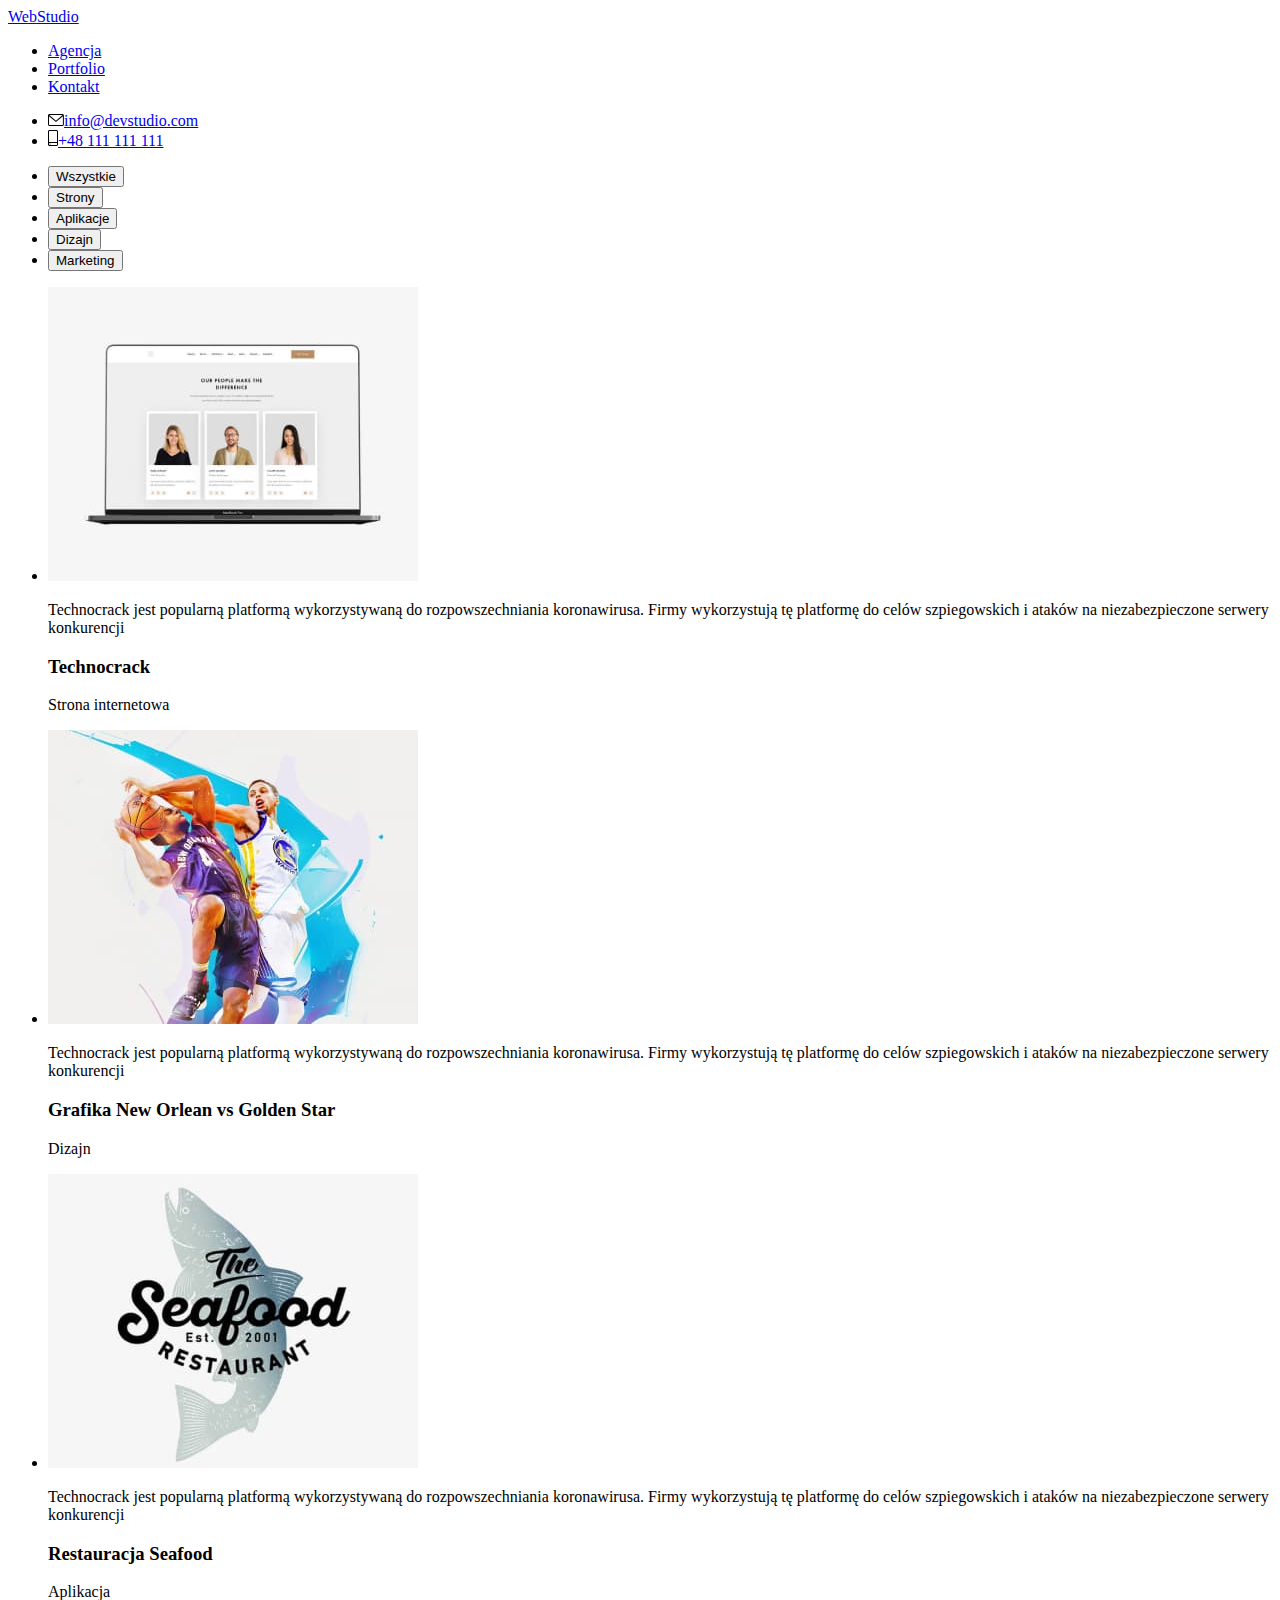
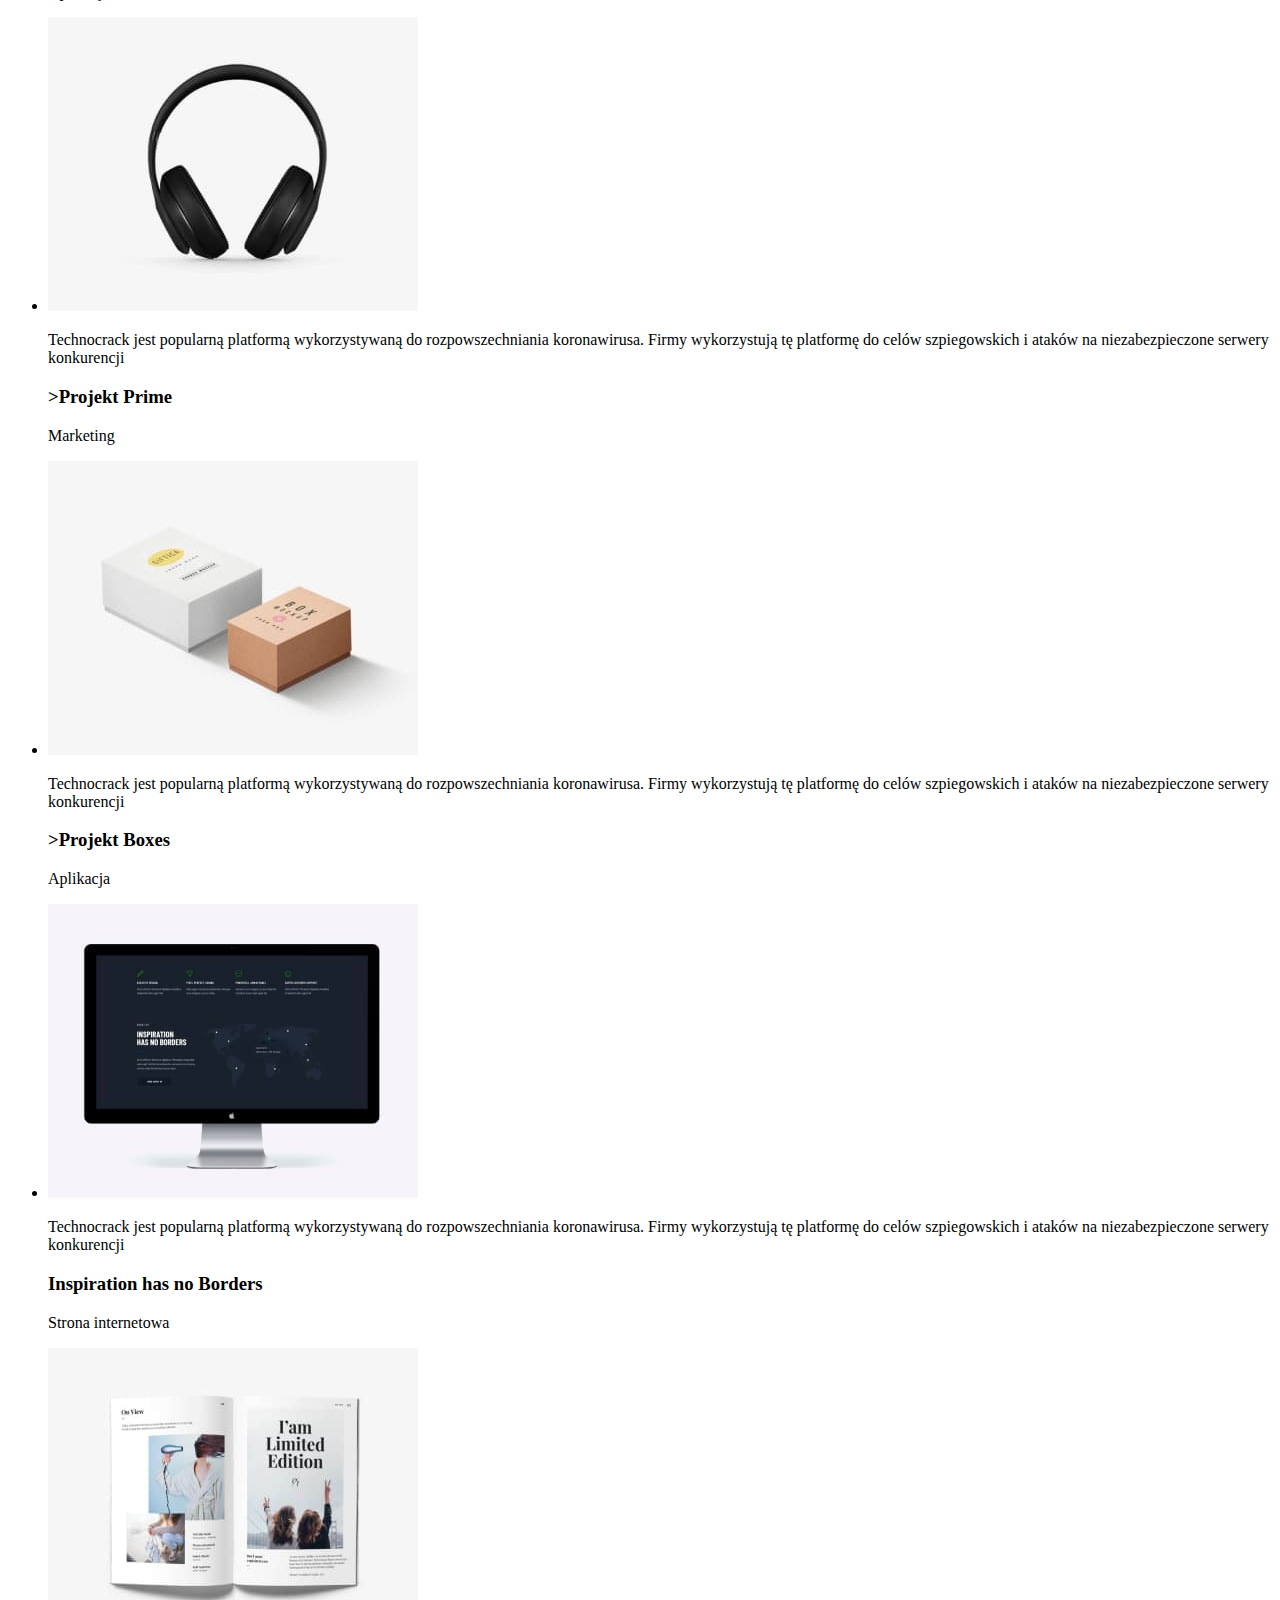
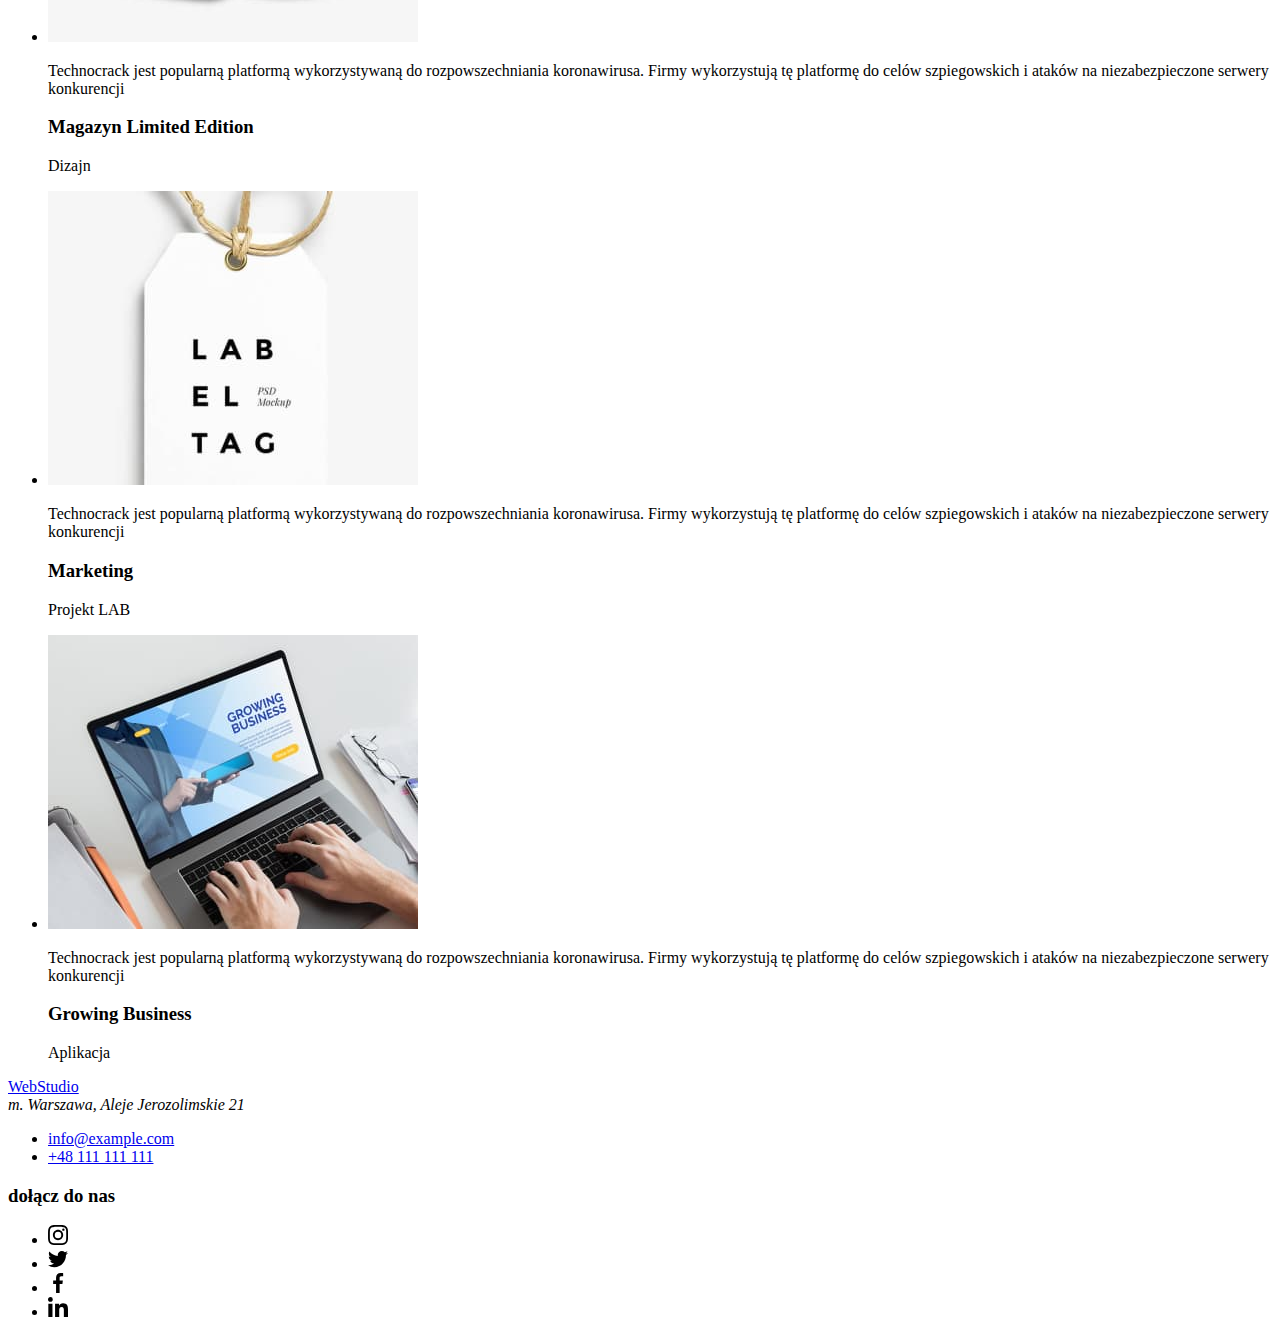
==== portfolio.html @ 1b4c1508 "odded folders" ====
<!DOCTYPE html>
<html lang="en">
  <head>
    <meta charset="UTF-8" />
    <meta http-equiv="X-UA-Compatible" content="IE=edge" />
    <meta name="viewport" content="width=device-width, initial-scale=1.0" />
    <title>Portfolio</title>
    <link
      rel="stylesheet"
      href="https://cdnjs.cloudflare.com/ajax/libs/modern-normalize/2.0.0/modern-normalize.min.css"
      integrity="sha512-4xo8blKMVCiXpTaLzQSLSw3KFOVPWhm/TRtuPVc4WG6kUgjH6J03IBuG7JZPkcWMxJ5huwaBpOpnwYElP/m6wg=="
      crossorigin="anonymous"
      referrerpolicy="no-referrer"
    />
    <link rel="stylesheet" href="./css/styles.css" />

    <link
      href="https://fonts.googleapis.com/css2?family=Raleway:wght@700&family=Roboto:wght@400;500;700;900&display=swap"
      rel="stylesheet"
    />
  </head>
  <body>
    <header>
      <div class ="header cointainer">
        <div class="header-left-side">
          <a class="logo" href="/"><span class="logo-accent">Web</span>Studio</a>
          <nav>
            <ul class="nav-links">
              <li><a class="nav-links-link" href="./index.html">Agencja</a>
            </li>
              <li><a class="is-active nav-links-link" href="./portfolio.html">Portfolio</a></li>
              <li><a class="nav-links-link" href="#kontakt">Kontakt</a></li>
            </ul>
          </nav>
        </div>
        <ul class="contact-links">
            <li>
              <a class="contact-link" href="mailto:info@devstudio.com">
                <svg class="contacts-icons" width="16" height="12">
                  <use href="./images/icon.svg#icon-envelope"></use>
              </svg><span>info@devstudio.com</span></a>
            </li>
            <li>
              <a class="contact-link" href="tel:+48111111111">
                <svg class="contacts-icons" width="10" height="16">
                  <use href="./images/icon.svg#icon-smartphone"></use>
                </svg><span>+48 111 111 111</span></a>
          </li>
        </ul>
      </div>
  </header>
      <main>
      <div class="cointainer portfolio-cointainer">
        <ul class="portfolio-buttons">
          <li>
            <button class="portfolio-buttons-list" type="button">
              Wszystkie
            </button>
          </li>
          <li>
            <button class="portfolio-buttons-list" type="button">Strony</button>
          </li>
          <li>
            <button class="portfolio-buttons-list" type="button">
              Aplikacje
            </button>
          </li>
          <li>
            <button class="portfolio-buttons-list" type="button">Dizajn</button>
          </li>
          <li>
            <button class="portfolio-buttons-list" type="button">
              Marketing
            </button>
          </li>
        </ul>
        <ul class="portfolio-offer-list">
          <li>
            <div class="portfolio-figure">
              <div class="portfolio-img">
              <img 
                src="images/technocrack-website-displayed-on-the-laptop.jpg"
                alt="technocrack website shown on the laptop"
                width="370"
                height="294">
                <div class="portfolio-overlay">
                  <p>
                    Technocrack jest popularną platformą wykorzystywaną do rozpowszechniania koronawirusa. Firmy wykorzystują tę platformę do celów szpiegowskich i ataków na niezabezpieczone serwery konkurencji
                  </p>
                </div>
              </div>
                <h3 class="portfolio-offer-list-header">Technocrack</h3>
                <p class="portfolio-offer-list-text">Strona internetowa</p>
            <div>
          </li>
          <li>
            <div class="portfolio-figure">
              <div class="portfolio-img">
              <img 
                src="images/new-orlean-vs-golden-star.jpg"
                alt="New Orleans
              and Golden Star basketball games"
                width="370"
                height="294"/>
                <div class="portfolio-overlay">
                  <p>
                    Technocrack jest popularną platformą wykorzystywaną do rozpowszechniania koronawirusa. Firmy wykorzystują tę platformę do celów szpiegowskich i ataków na niezabezpieczone serwery konkurencji
                  </p>
                </div>
              </div>
                <h3 class="portfolio-offer-list-header">
                  Grafika New Orlean vs Golden Star
                </h3>
                <p class="portfolio-offer-list-text">Dizajn</p>
            </div>
          </li>
          <li>
            <div class="portfolio-figure">
              <div class="portfolio-img">
              <img 
                src="images/seafood-restaurant-application-avatar.jpg"
                alt="logotype of seafood restaurant with whale in the background"
                width="370"
                height="294"/>
                <div class="portfolio-overlay">
                  <p>
                    Technocrack jest popularną platformą wykorzystywaną do rozpowszechniania koronawirusa. Firmy wykorzystują tę platformę do celów szpiegowskich i ataków na niezabezpieczone serwery konkurencji
                  </p>
                </div>
              </div>
                <h3 class="portfolio-offer-list-header">Restauracja Seafood</h3>
                <p class="portfolio-offer-list-text">Aplikacja</p>
                </div>
          </li>
          <li>
            <div class="portfolio-figure">
              <div class="portfolio-img">
              <img 
                src="images/prime-project-headphones.jpg"
                alt="black headphones"
                width="370"
                height="294"/>
                <div class="portfolio-overlay">
                  <p>
                    Technocrack jest popularną platformą wykorzystywaną do rozpowszechniania koronawirusa. Firmy wykorzystują tę platformę do celów szpiegowskich i ataków na niezabezpieczone serwery konkurencji
                  </p>
                </div>
              </div>
              <h3 class="portfolio-offer-list-header">>Projekt Prime</h3>
              <p class="portfolio-offer-list-text">Marketing</p>
            <div>
          </li>
          <li>
            <div class="portfolio-figure">
              <div class="portfolio-img">
              <img 
                src="images/boxes-project.jpg"
                alt="two white and brown boxes"
                width="370"
                height="294"/>
                <div class="portfolio-overlay">
                  <p>
                    Technocrack jest popularną platformą wykorzystywaną do rozpowszechniania koronawirusa. Firmy wykorzystują tę platformę do celów szpiegowskich i ataków na niezabezpieczone serwery konkurencji
                  </p>
                </div>
              </div>
                <h3 class="portfolio-offer-list-header">>Projekt Boxes</h3>
                <p class="portfolio-offer-list-text">Aplikacja</p>
            </div>
          </li>
          <li>
            <div class="portfolio-figure">
              <div class="portfolio-img">
              <img 
                src="images/inspiration-has-no-borders-website-displayed-on-monitor.jpg"
                alt="website displayed on the black monitor"
                width="370"
                height="294"/>
              <div class="portfolio-overlay">
                <p>
                  Technocrack jest popularną platformą wykorzystywaną do rozpowszechniania koronawirusa. Firmy wykorzystują tę platformę do celów szpiegowskich i ataków na niezabezpieczone serwery konkurencji
                </p>
              </div>
            </div>
                <h3 class="portfolio-offer-list-header">
                  Inspiration has no Borders
                </h3>
                <p class="portfolio-offer-list-text">Strona internetowa</p>
            </div>
          </li>
          <li>
            <div class="portfolio-figure">
              <div class="portfolio-img">
              <img 
                src="images/limited-edition-magazine.jpg"
                alt="open colorful magazine with pictures and text"
                width="370"
                height="294"/>
                <div class="portfolio-overlay">
                  <p>
                    Technocrack jest popularną platformą wykorzystywaną do rozpowszechniania koronawirusa. Firmy wykorzystują tę platformę do celów szpiegowskich i ataków na niezabezpieczone serwery konkurencji
                  </p>
                </div>
              </div>
                <h3 class="portfolio-offer-list-header">
                  Magazyn Limited Edition
                </h3>
                <p class="portfolio-offer-list-text">Dizajn</p>
            </div>
          </li>
          <li>
            <div class="portfolio-figure">
              <div class="portfolio-img">
              <img 
                src="images/marketing-project-label-tag.jpg"
                alt="white label with black marks and string"
                width="370"
                height="294"/>
                <div class="portfolio-overlay">
                  <p>
                    Technocrack jest popularną platformą wykorzystywaną do rozpowszechniania koronawirusa. Firmy wykorzystują tę platformę do celów szpiegowskich i ataków na niezabezpieczone serwery konkurencji
                  </p>
                </div>
              </div>
                <h3 class="portfolio-offer-list-header">Marketing</h3>
                <p class="portfolio-offer-list-text">Projekt LAB</p>
            </div>
          </li>
          <li>
            <div class="portfolio-figure">
              <div class="portfolio-img">
              <img 
                src="images/growing-business-aplication-on-laptop.jpg"
                alt="man wrighting on the laptop displayed an aplication about growing business"
                width="370"
                height="294"/>
                <div class="portfolio-overlay">
                  <p>
                    Technocrack jest popularną platformą wykorzystywaną do rozpowszechniania koronawirusa. Firmy wykorzystują tę platformę do celów szpiegowskich i ataków na niezabezpieczone serwery konkurencji
                  </p>
                </div>
              </div>
                <h3 class="portfolio-offer-list-header">Growing Business</h3>
                <p class="portfolio-offer-list-text">Aplikacja</p>
            </div>
          </li>
        </ul>
      </div>
    </main>
    <footer class="footer">
      <div class="cointainer footer-flex">
        <div class="footer-left-side">
          <div class="logo-margin">
          <a class="logo" href="/"
            ><span class="logo-accent">Web</span><span class="logo-footer">Studio</span></a
          ></div>
          <address class="address">m. Warszawa, Aleje Jerozolimskie 21</address>
          <ul class="footer-point">
            <li class="mail-link-footer">
              <a class="footer-links" href="mailto:info@example.com"
                >info@example.com</a>
            </li>
            <li>
              <a class="footer-links" href="tel:+48111111111">+48 111 111 111</a>
            </li>
          </ul>
        </div>
        <div>
          <h3 class="footer-right-header">dołącz do nas</h3>
          <ul class="footer-icons-list">
            <li>
              <a class="footer-social-media-icon-link" href="https://www.instagram.com/">
                <svg class="footer-social-media-icon" width="20" height="20">
                  <use href="./images/icon.svg#icon-instagram-2"></use></svg>
              </a>
            </li>
            <li>
              <a class="footer-social-media-icon-link" href="https://twitter.com/">
                <svg class="footer-social-media-icon" width="20" height="20" >
                  <use href="./images/icon.svg#icon-twitter-1"></use>
                </svg>
              </a>
            </li>
            <li>
              <a class="footer-social-media-icon-link" href="https://www.facebook.com/">
                <svg class="footer-social-media-icon" width="20" height="20" >
                  <use href="./images/icon.svg#icon-facebook-1"></use>
                </svg>
              </a>
              </li>
              <li>
                <a class="footer-social-media-icon-link" href="https://www.linkedin.com/">
                  <svg class="footer-social-media-icon" width="20" height="20" >
                    <use href="./images/icon.svg#icon-linkedin-1"></use>
                  </svg>
                </a>
              </li>
            </ul>
          </div>
      </div>
    </footer>
    </div>
  </body>
</html>
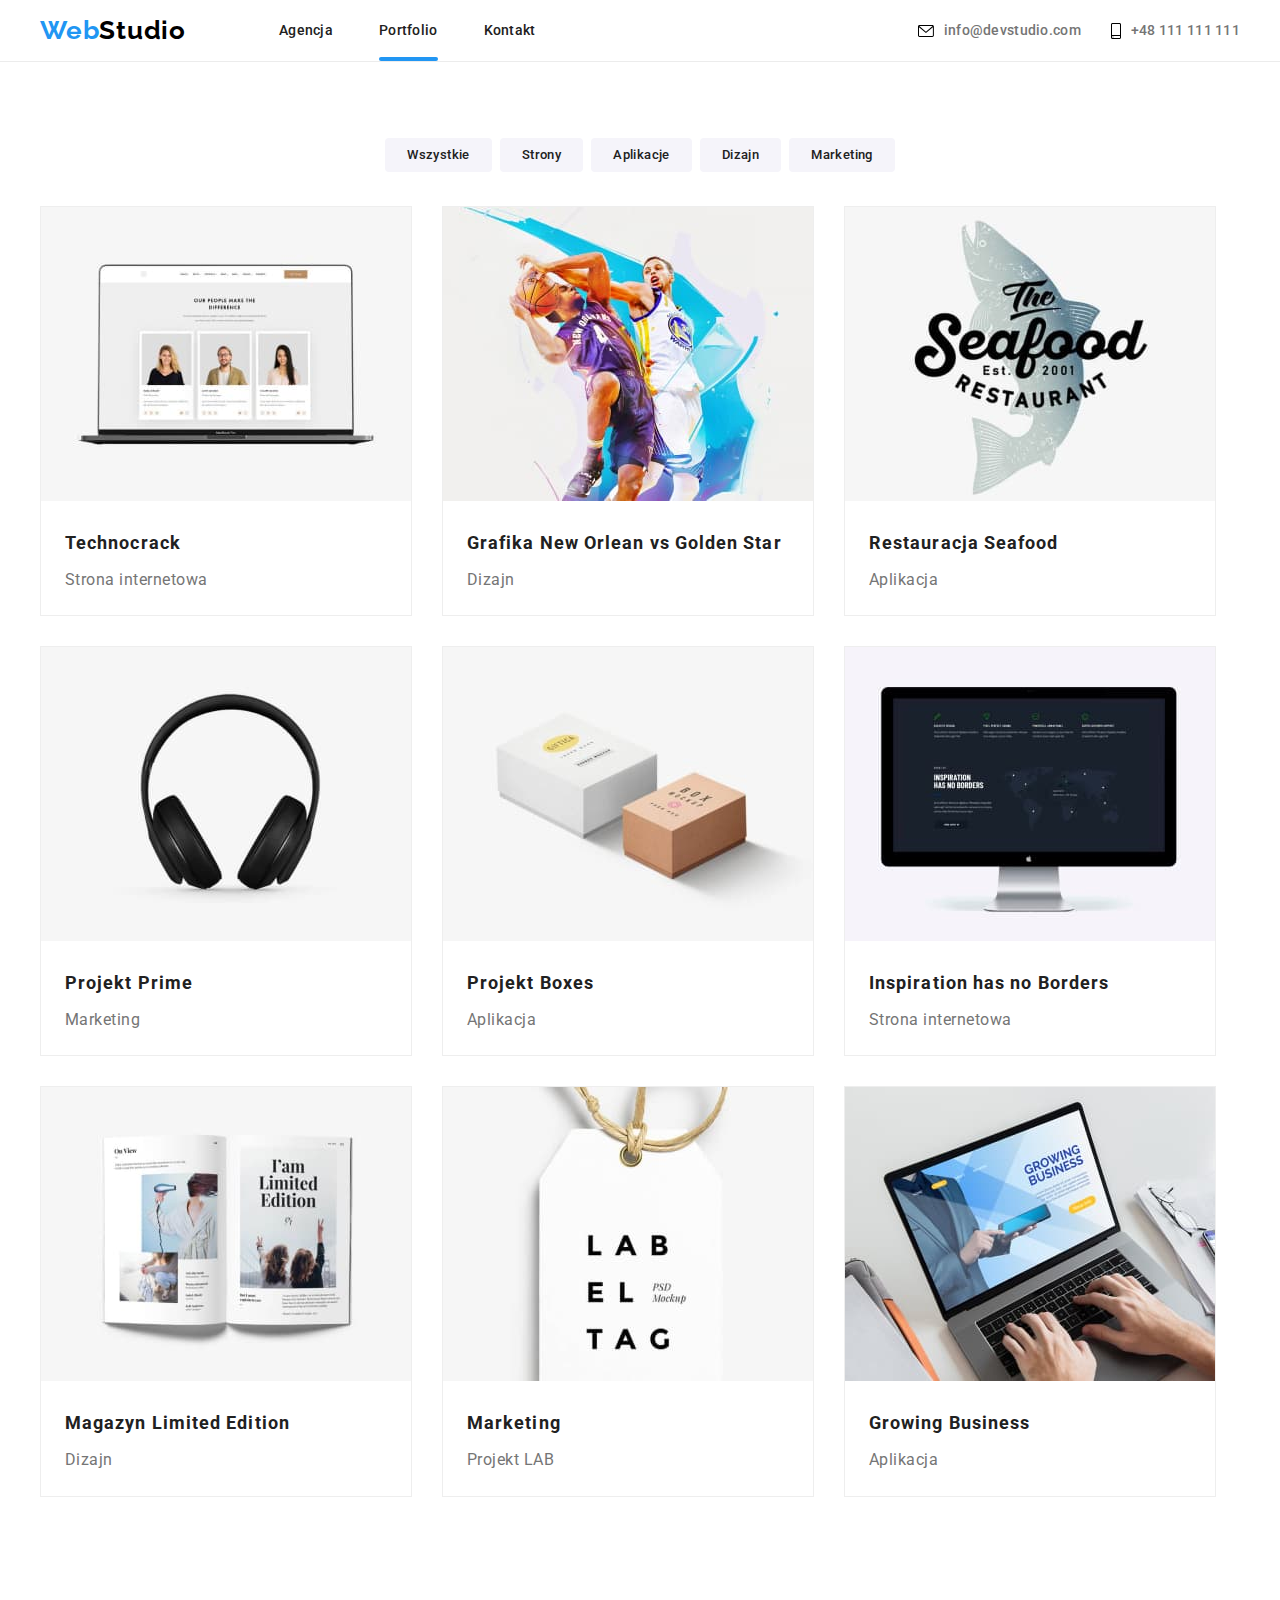
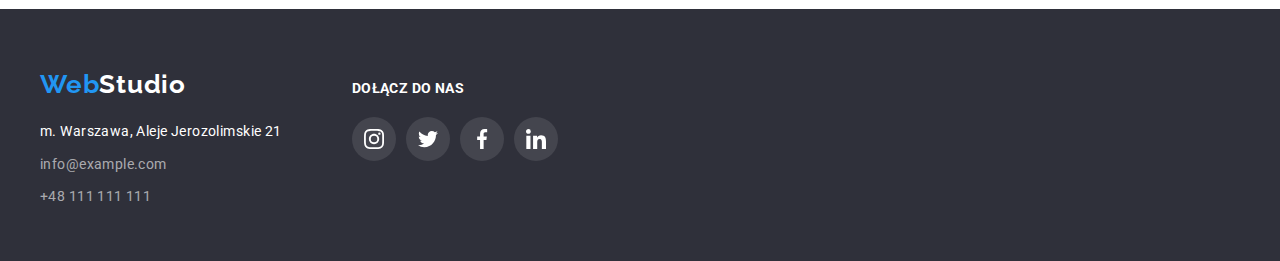
==== commit ac912e49: "copyied files update" ====
--- a/portfolio.html
+++ b/portfolio.html
@@ -12,8 +12,10 @@
       crossorigin="anonymous"
       referrerpolicy="no-referrer"
     />
+
     <link rel="stylesheet" href="./css/styles.css" />
-
+    <link rel="preconnect" href="https://fonts.googleapis.com" />
+    <link rel="preconnect" href="https://fonts.gstatic.com" crossorigin />
     <link
       href="https://fonts.googleapis.com/css2?family=Raleway:wght@700&family=Roboto:wght@400;500;700;900&display=swap"
       rel="stylesheet"
@@ -37,13 +39,13 @@
             <li>
               <a class="contact-link" href="mailto:info@devstudio.com">
                 <svg class="contacts-icons" width="16" height="12">
-                  <use href="./images/icon.svg#icon-envelope"></use>
+                  <use href="./images/icons.svg#icon-envelope"></use>
               </svg><span>info@devstudio.com</span></a>
             </li>
             <li>
               <a class="contact-link" href="tel:+48111111111">
                 <svg class="contacts-icons" width="10" height="16">
-                  <use href="./images/icon.svg#icon-smartphone"></use>
+                  <use href="./images/icons.svg#icon-smartphone"></use>
                 </svg><span>+48 111 111 111</span></a>
           </li>
         </ul>
@@ -146,7 +148,7 @@
                   </p>
                 </div>
               </div>
-              <h3 class="portfolio-offer-list-header">>Projekt Prime</h3>
+              <h3 class="portfolio-offer-list-header">Projekt Prime</h3>
               <p class="portfolio-offer-list-text">Marketing</p>
             <div>
           </li>
@@ -164,7 +166,7 @@
                   </p>
                 </div>
               </div>
-                <h3 class="portfolio-offer-list-header">>Projekt Boxes</h3>
+                <h3 class="portfolio-offer-list-header">Projekt Boxes</h3>
                 <p class="portfolio-offer-list-text">Aplikacja</p>
             </div>
           </li>
@@ -271,27 +273,27 @@
             <li>
               <a class="footer-social-media-icon-link" href="https://www.instagram.com/">
                 <svg class="footer-social-media-icon" width="20" height="20">
-                  <use href="./images/icon.svg#icon-instagram-2"></use></svg>
+                  <use href="./images/icons.svg#icon-instagram-2"></use></svg>
               </a>
             </li>
             <li>
               <a class="footer-social-media-icon-link" href="https://twitter.com/">
                 <svg class="footer-social-media-icon" width="20" height="20" >
-                  <use href="./images/icon.svg#icon-twitter-1"></use>
+                  <use href="./images/icons.svg#icon-twitter-1"></use>
                 </svg>
               </a>
             </li>
             <li>
               <a class="footer-social-media-icon-link" href="https://www.facebook.com/">
                 <svg class="footer-social-media-icon" width="20" height="20" >
-                  <use href="./images/icon.svg#icon-facebook-1"></use>
+                  <use href="./images/icons.svg#icon-facebook-1"></use>
                 </svg>
               </a>
               </li>
               <li>
                 <a class="footer-social-media-icon-link" href="https://www.linkedin.com/">
                   <svg class="footer-social-media-icon" width="20" height="20" >
-                    <use href="./images/icon.svg#icon-linkedin-1"></use>
+                    <use href="./images/icons.svg#icon-linkedin-1"></use>
                   </svg>
                 </a>
               </li>
--- a/css/styles.css
+++ b/css/styles.css
@@ -0,0 +1,706 @@
+*,
+*::before,
+*::after {
+  box-sizing: border-box;
+  padding: 0;
+  margin: 0;
+  }
+
+:root {
+  --brand-text-color: #212121;
+  --brand-accent-color: #2196f3;
+  --brand-background-color: #2f303a;
+}
+body {
+  max-width: 1600px;
+  font-family: "Roboto";
+  color: var(--brand-text-color);
+  background: #ffffff;
+  margin: 0 auto;
+}
+
+.cointainer {
+  width: 1200px;
+  margin: 0 auto;
+  }
+
+.section {
+  padding: 94px 15px;
+  }
+
+header {
+border-bottom: 1px solid #ececec;
+}
+
+.header {
+  display: flex;
+  justify-content: space-between;
+  align-items: center; 
+  padding-top: 15px;
+  padding-bottom: 15px;
+  gap: 371px;
+}
+
+.header-left-side {
+  display: flex;
+  align-items: center;
+  justify-content: flex-start;
+  gap: 93px;
+}
+
+.logo {
+  font-family: "Raleway";
+  color: #000000;
+  font-weight: 700;
+  font-size: 26px;
+  line-height: 1.2;
+  letter-spacing: 0.03em;
+  text-decoration: none;
+}
+
+.logo-accent {
+  color: var(--brand-accent-color);
+}
+.nav-links {
+  list-style: none;
+  display: flex;
+  justify-content: space-between;
+  gap: 46px;
+}
+
+.nav-links-link {
+  text-decoration: none;
+  font-weight: 500;
+  font-size: 14px;
+  line-height: 1.1;
+  letter-spacing: 0.02em;
+  color: var(--brand-text-color);
+  cursor: pointer;
+  display: block;
+  transition-property: color;
+  transition-duration: 250ms;
+  transition-timing-function: cubic-bezier(0.4, 0, 0.2, 1);
+}
+
+.is-active {
+  position: relative;
+  }
+
+.is-active::after {
+  position: absolute;
+  bottom: -23px;
+  display: block;
+  content: "";
+  background-color: var(--brand-accent-color);
+  border-radius: 2px;
+  width: 100%;
+  height: 4px;
+}
+
+.nav-links-link:hover,
+.nav-links-link:focus {
+  color: var(--brand-accent-color);
+}
+
+.contact-links {
+list-style: none;
+display: flex;
+justify-content: flex-end;
+list-style: none;
+align-items: center;
+gap: 30px;
+}
+
+.contact-link {
+  display: flex;
+  text-decoration: none;
+  color: #757575;
+  font-weight: 500;
+  font-size: 14px;
+  line-height: 1.1;
+  letter-spacing: 0.02em;
+  cursor: pointer;
+  align-items: center;
+  transition-property: color, fill;
+  transition-duration: 250ms;
+  transition-timing-function: cubic-bezier(0.4, 0, 0.2, 1);
+}
+.contact-link:hover,
+.contact-link:focus {
+  color: var(--brand-accent-color);
+  fill: var(--brand-accent-color);
+}
+
+.contacts-icons {
+  color:#757575;
+  margin-right: 10px;
+  }
+
+.section-hero {
+  background: #2f303a;
+  padding: 200px 0;
+  height: 600px;
+  margin: 0 auto;
+  background-image: url(../images/section-hero-background.jpg);
+  max-width: 1600px;
+  box-shadow: inset 0 0 0 1600px rgba(47, 48, 58, 0.4);
+}
+
+.section-hero-header {
+  font-weight: 900;
+  font-size: 44px;
+  line-height: 1.4;
+  text-align: center;
+  letter-spacing: 0.06em;
+  text-transform: uppercase;
+  color: #ffffff;
+  display: block;
+  width: 696px;
+  margin: 0 auto;
+}
+
+.section-hero-button {
+  font-weight: 700;
+  line-height: 1.9;
+  align-items: center;
+  text-align: center;
+  letter-spacing: 0.06em;
+  background-color: var(--brand-accent-color);
+  color: #ffffff;
+  cursor: pointer;
+  border: none;
+  border-radius: 4px;
+  display: block;
+  width: 283px;
+  height: 70px;
+  margin: 30px auto 0;
+  padding: 10px 41px 10px 42px;
+  transition: box-shadow 250ms cubic-bezier(0.4, 0, 0.2, 1);
+}
+.section-hero-button:hover,
+.section-hero-button:focus {
+  box-shadow: 0px 4px 4px rgba(0, 0, 0, 0.15);
+}
+
+.backdrop {
+  top: 0;
+  left: 0;
+  position: fixed;
+  z-index: 2;
+  width: 100%;
+  height: 100%; 
+  margin: 0;
+  padding: 0;
+  background: rgba(0, 0, 0, 0.20);
+  transform: scale(1);
+  opacity: 1;
+  transition-property: transform, opacity;
+  transition-duration: 250ms;
+  transition-timing-function: cubic-bezier(0.4, 0, 0.2, 1);
+  }
+
+.modal {
+  position: absolute;
+  top: 50%;
+  left: 50%;
+  transform: translate(-50%, -50%);
+  z-index: 3;
+  width: 528px;
+  height: 581px;
+  border-radius: 4px;
+  background: #FFF;
+  box-shadow: 0px 2px 1px 0px rgba(0, 0, 0, 0.20), 0px 1px 1px 0px rgba(0, 0, 0, 0.14), 0px 1px 3px 0px rgba(0, 0, 0, 0.12);
+}
+
+.close-modal-button {
+  position: absolute;
+  top: 8px;
+  right: 8px;
+  z-index: 4;
+  width: 30px;
+  height: 30px;
+  border-radius: 50%;
+  border: 1px solid rgba(0, 0, 0, 0.10);
+  background: #FFF; 
+  display: flex;
+  justify-content: center;
+  align-items: center;
+  cursor: pointer;
+  
+}
+
+.is-hidden {
+  pointer-events: none;
+  visibility: hidden;
+  opacity: 0;
+  transform: translate(0);
+}
+
+.text-list-1-points {
+  list-style: none;
+  display: flex;
+  justify-content: center;
+  align-items: center;
+  gap: 30px;
+  padding: 0;
+}
+
+.text-list-1-position {
+  flex-basis: calc((100% - 90px) / 4);
+  padding: 0;
+}
+
+.our-atuts-cointainer{
+display: flex;
+justify-content: center;
+padding: 25px 100px;
+background-color: #F5F4FA;
+border-radius: 4px;
+margin-bottom: 30px;
+transition-property: box-shadow; 
+transition-duration: 250ms;
+transition-timing-function: cubic-bezier(0.4, 0, 0.2, 1);
+}
+
+.our-atuts-cointainer:focus,
+.our-atuts-cointainer:hover {
+  box-shadow: 0px 4px 4px rgba(0, 0, 0, 0.25);
+}
+
+.our-atuts-icon{
+padding: 0;
+}
+
+.text-list-1-header {
+  text-align: left;
+  font-size: 14px;
+  line-height: 1.1;
+  letter-spacing: 0.03em;
+  text-transform: uppercase;
+  text-align: left;
+  padding: 0;
+  margin: 0 auto 10px 0;
+}
+
+.text-list-1-paragraf {
+  text-align: justify;
+  font-size: 14px;
+  line-height: 1.7;
+  letter-spacing: 0.03em;
+  color: #757575;
+  margin: 0;
+}
+.section-company-offer-header {
+  font-size: 36px;
+  line-height: 1.2;
+  text-align: center;
+  letter-spacing: 0.03em;
+  margin: 0 auto 50px auto;
+  padding: 0;
+}
+
+.section-company-offer-point {
+  display: flex;
+  list-style: none;
+  justify-content: space-between;
+  align-items: center;
+  gap: 30px;
+  padding: 0;
+  margin: 0 auto;
+}
+
+.company-offer-container{
+  width: 370px;
+  height: 294px; 
+  position: relative;
+}
+
+.section-company-offer-img {
+  flex-basis: calc((100% - 60px) / 3);
+  display: block;
+  }
+
+.company-offer-text {
+height: 70px;
+width: 370px;
+
+position: absolute;
+bottom: 0;
+margin: 0;
+display: flex;
+justify-content: center;
+align-items: center;
+text-align: center;
+text-transform: uppercase;
+font-weight: 700;
+letter-spacing: 0.42px;
+font-size: 14px;  
+color:rgba(255, 255, 255, 1);
+text-shadow: 0px 4px 4px 0px rgba(0, 0, 0, 0.25); 
+background-color: rgba(47, 48, 58, 0.8);
+}
+
+.section-staff {
+  background: #f5f4fa;
+  margin: 0 auto;
+}
+
+.section-staff-header {
+  font-size: 36px;
+  line-height: 1.2;
+  text-align: center;
+  letter-spacing: 0.03em;
+  margin-bottom: 50px;
+}
+
+.section-staff-point {
+  display: flex;
+  list-style: none;
+  justify-content: space-between;
+  align-items: center;
+  padding: 0;
+  margin: 0 auto;
+}
+
+.section-staff-position {
+  flex-basis: ((100% - 120px) / 4);
+}
+
+.index-figure {
+  display: block;
+  margin: 0;
+  padding: 0;
+  box-shadow: 0px 1px 3px rgba(0, 0, 0, 0.12), 0px 1px 1px rgba(0, 0, 0, 0.14),
+    0px 2px 1px rgba(0, 0, 0, 0.2);
+  border-radius: 0px 0px 4px 4px;
+  background-color: #ffffff;
+}
+
+.section-staff-img-header {
+  text-align: center;
+  font-weight: 500;
+  line-height: 1.2;
+  text-align: center;
+  letter-spacing: 0.03em;
+  margin: 0 auto 10px auto;
+  padding: 0;
+}
+
+.section-staff-description {
+  line-height: 1.6;
+  text-align: center;
+  letter-spacing: 0.03em;
+  color: #757575;
+  padding-bottom: 10px;
+}
+
+.photo {
+  display: block;
+  margin: 0 auto 30px auto;
+}
+
+.social-media-icons-list {
+  display: flex;
+  list-style: none;
+  justify-content: space-between;
+  align-items: center;
+  gap: 10px;
+  width: 206px;
+  margin: 0 32px 0 32px;
+  padding-bottom: 30px;
+}
+
+.social-media-icon-link {
+  border-radius: 22px; 
+  padding: 12px;
+  display: flex;
+  justify-content: center;
+  align-items: center;
+  transition-property: background-color;
+  transition-duration: 250ms;
+  transition-timing-function: cubic-bezier(0.4, 0, 0.2, 1);
+  }
+
+.social-media-icon-link:hover,
+.social-media-icon-link:focus {
+background-color: var(--brand-accent-color); 
+}
+
+.social-media-icon {
+  fill: #AFB1B8;
+  transition: fill 250ms cubic-bezier(0.4, 0, 0.2, 1);
+  }
+
+.social-media-icon-link:hover .social-media-icon,
+.social-media-icon-link:focus .social-media-icon {
+  fill: white;
+  }
+
+.clients {
+  padding-top: 100px;
+}  
+
+.our-clients-header {
+font-size: 36px;
+text-align: center;
+letter-spacing: 0.03em;
+margin-bottom: 50px;
+}
+
+.our-clients-list {
+  display: flex;
+  list-style: none;
+  justify-content: space-between;
+  align-items: center;
+  gap: 30px;
+}
+
+.our-class-cointainer {
+  border: 1px solid #AFB1B8;
+  border-radius: 4px;
+  padding: 17.71px 32px 14.25px 32px;
+  transition: border-color 250ms cubic-bezier(0.4, 0, 0.2, 1);
+  }
+
+.second{
+  padding: 16px 32px;
+}
+
+.clinet-icon {
+  fill: #AFB1B8;
+  transition: fill 250ms cubic-bezier(0.4, 0, 0.2, 1);
+  }
+
+.our-class-cointainer:hover .clinet-icon,
+.our-class-cointainer:focus .client-icon {
+  fill: var(--brand-accent-color);
+}
+
+.our-class-cointainer:hover,
+.our-class-cointainer:focus {
+border-color: var(--brand-accent-color);
+cursor: pointer;
+}
+
+.footer {
+  background: #2f303a;
+  color: #ffffff;
+  padding-top: 60px;
+  padding-bottom: 60px;
+  height: 252px;
+}
+
+.footer-flex {
+  display: flex;
+  justify-content: flex-start;
+  align-items: baseline;
+  gap: 70px;
+  }
+
+.logo-footer {
+  color: #ffffff;
+  display: inline-block;
+}
+
+.logo-margin {
+  margin-bottom: 20px;
+}
+
+.address {
+  font-size: 14px;
+  font-style: normal;
+  line-height: 1.7;
+  letter-spacing: 0.03em;
+  margin-bottom: 9px;
+}
+
+.footer-point {
+  list-style: none;
+  margin: 0;
+  padding: 0;
+}
+.footer-links {
+  text-decoration: none;
+  font-size: 14px;
+  line-height: 1.7;
+  letter-spacing: 0.03em;
+  color: rgba(255, 255, 255, 0.6);
+  border-radius: 4px;
+  transition: color 250ms cubic-bezier(0.4, 0, 0.2, 1);
+  }
+  
+.footer-links:hover,
+.footer-links:focus {
+  color: var(--brand-accent-color);
+}
+
+.mail-link-footer {
+  margin-bottom: 9px;
+}
+
+.footer-right-header {
+font-family: 'Roboto';
+text-transform: uppercase; 
+font-weight: 700;
+font-size: 14px;
+line-height: 1.14;
+letter-spacing: 0.03em;
+color: #FFFFFF;
+margin-bottom: 20px;
+}
+
+.footer-icons-list {
+  display: flex;
+  list-style: none;
+  gap: 10px;
+}
+
+.footer-social-media-icon-link {
+  border-radius: 50%;
+  padding: 12px;
+  background: rgba(255, 255, 255, 0.1);
+  display: flex;
+  justify-content: center;
+  align-items: center;
+  transition: background-color 250ms cubic-bezier(0.4, 0, 0.2, 1);
+}
+
+.footer-social-media-icon-link:hover,
+.footer-social-media-icon-link:focus {
+background-color: var(--brand-accent-color);
+}
+
+.footer-social-media-icon {
+  fill: rgba(255, 255, 255, 1);
+  }
+
+.portfolio-cointainer {
+  padding-top: 76px;
+  padding-bottom: 112px;
+}
+
+.portfolio-buttons {
+  list-style: none;
+  display: flex;
+  justify-content: center;
+  align-items: center;
+  gap: 8px;
+  margin: 0 auto;
+  padding: 0 0 34px 0;
+}
+
+.portfolio-buttons-first {
+  font-family: inherit;
+  color: #ffffff;
+  font-weight: 500;
+  line-height: 1.6;
+  text-align: center;
+  letter-spacing: 0.03em;
+  background-color: var(--brand-accent-color);
+  border-radius: 4px;
+  border: none;
+  box-shadow: inset 0px 2px 2px rgba(0, 0, 0, 0.12);
+  padding: 6px 22px;
+  flex-basis: calc((100% - 32px) / 5);
+}
+
+.portfolio-buttons-list {
+  font-family: inherit;
+  color: inherit;
+  font-weight: 500;
+  line-height: 1.6;
+  text-align: center;
+  letter-spacing: 0.03em;
+  background-color: #f5f4fa;
+  border-radius: 4px;
+  border: none;
+  cursor: pointer;
+  padding: 6px 22px;
+  flex-basis: calc((100% - 32px) / 5);
+  transition: color 250ms cubic-bezier(0.4, 0, 0.2, 1), background-color 250ms cubic-bezier(0.4, 0, 0.2, 1),
+  box-shadow 250ms cubic-bezier(0.4, 0, 0.2, 1);
+}
+
+.portfolio-buttons-list:hover,
+.portfolio-buttons-list:focus {
+  color: #ffffff;
+  background-color: var(--brand-accent-color);
+  box-shadow: 0px 3px 1px rgba(0, 0, 0, 0.1), 0px 1px 2px rgba(0, 0, 0, 0.08), 0px 2px 2px rgba(0, 0, 0, 0.12);
+}
+
+.portfolio-offer-list {
+  list-style: none;
+  display: flex;
+  align-content: space-between;
+  flex-wrap: wrap;
+  max-width: 1200px;
+  margin: 0 auto;
+  padding: 0;
+  gap: 30px;
+}
+
+.portfolio-figure {
+  display: block;
+  border: 1px solid #eeeeee;
+  flex-basis: calc((100% - 60px) / 3);
+  transition: box-shadow 250ms cubic-bezier(0.4, 0, 0.2, 1);
+ }
+
+.portfolio-figure:hover {
+  box-shadow: 0px 1px 1px rgba(0, 0, 0, 0.12), 0px 4px 4px rgba(0, 0, 0, 0.06), 1px 4px 6px rgba(0, 0, 0, 0.16);
+  cursor: pointer;
+}
+
+.portfolio-img {
+  position: relative;
+  top: 0;
+  left: 0;
+  overflow: hidden;
+  }
+
+.portfolio-overlay {
+  position: absolute;
+  top: 0;
+  left: 0;
+  width: 100%;
+  height: 100%;
+  background-color: rgba(33, 150, 243, 0.90);
+  transform: translateY(100%);
+  transition: transform 250ms cubic-bezier(0.4, 0, 0.2, 1);
+  }
+
+.portfolio-overlay > p {
+  color: #FFF;
+  text-align: left;
+  font-size: 18px;
+  line-height: 1.56;
+  letter-spacing: 0.54px;
+  padding: 49px 45px 49px 24px; 
+}
+
+.portfolio-figure:hover .portfolio-overlay,
+.portfolio-figure:focus .portfolio-overlay {
+  transform: translateY(0);
+}
+
+.portfolio-figure > img {
+  display: block;
+  margin-bottom: 20px;
+}
+
+.portfolio-offer-list-header {
+  font-size: 18px;
+  line-height: 2;
+  text-align: left;
+  letter-spacing: 0.06em;
+  margin: 20px auto 4px auto;
+  max-width: 322px;
+}
+
+.portfolio-offer-list-text {
+  line-height: 1.9;
+  letter-spacing: 0.03em;
+  color: #757575;
+  max-width: 322px;
+  margin: 0 auto 20px;
+}
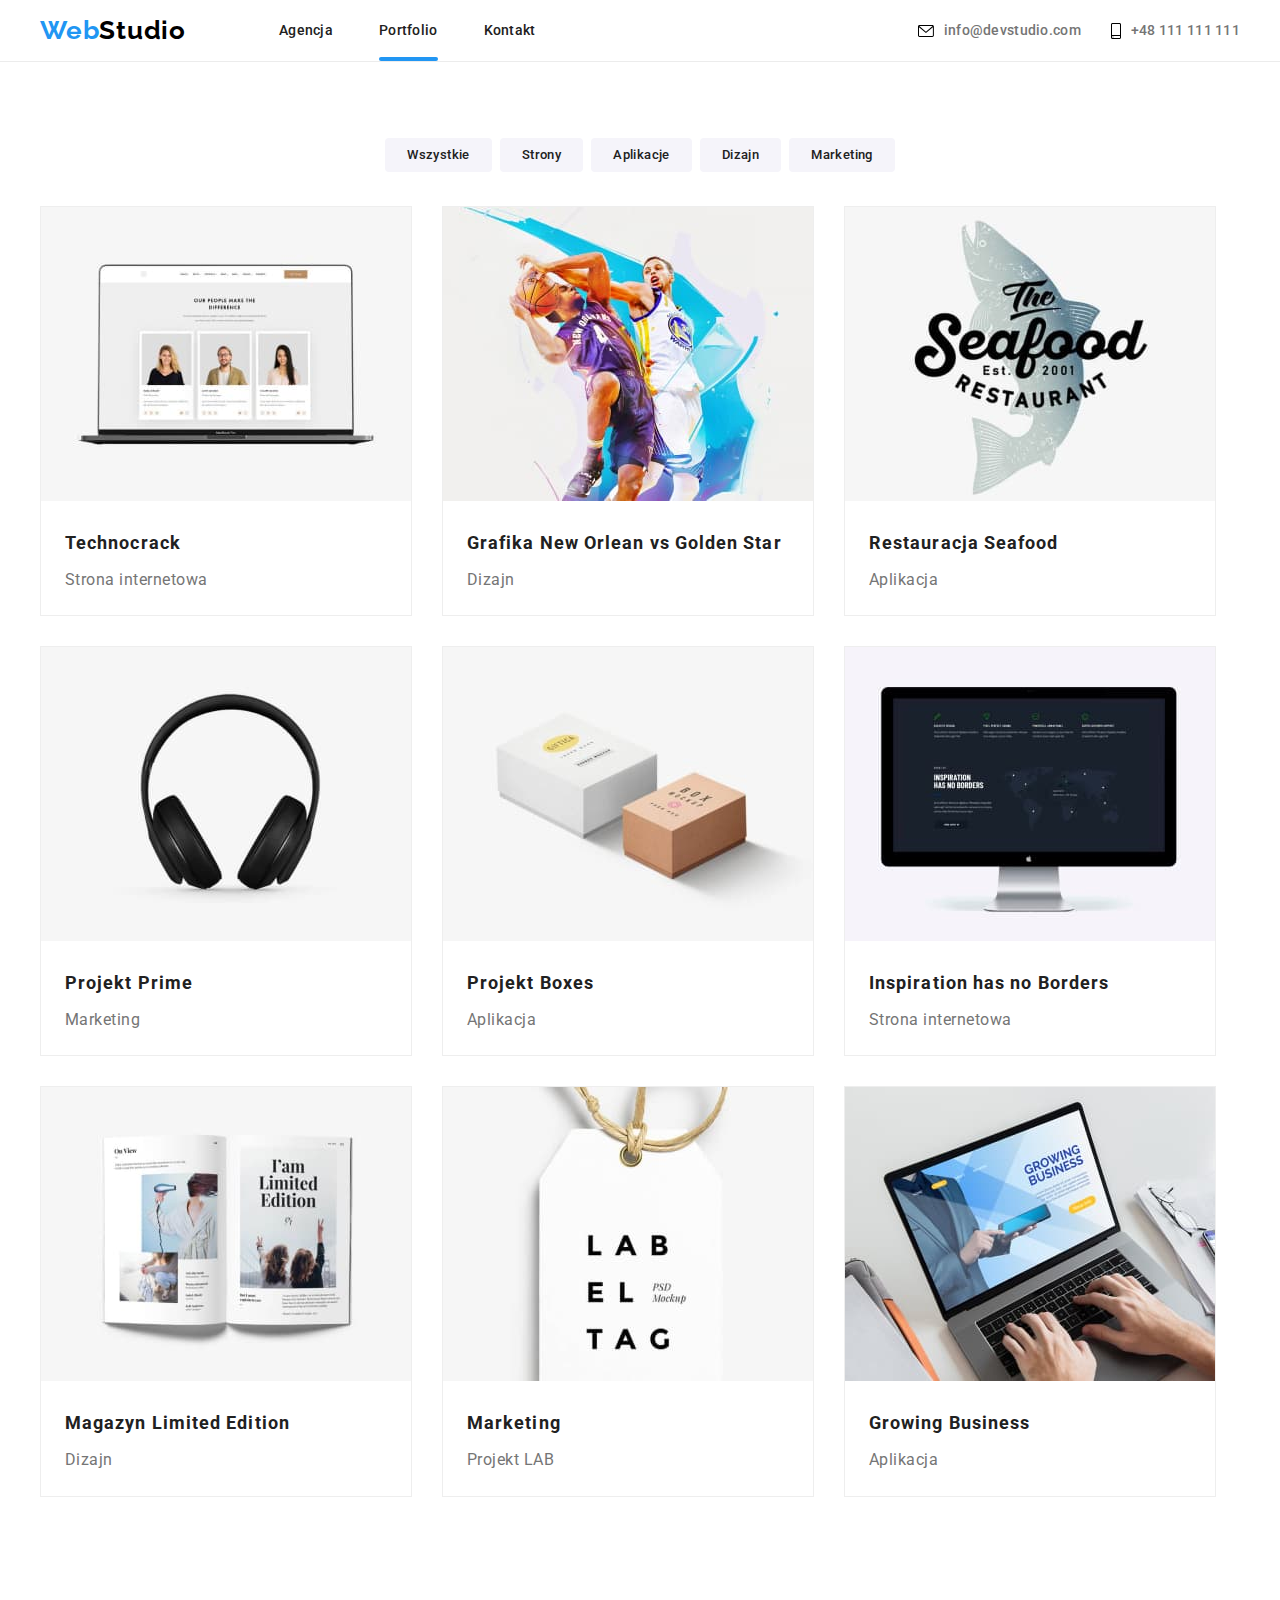
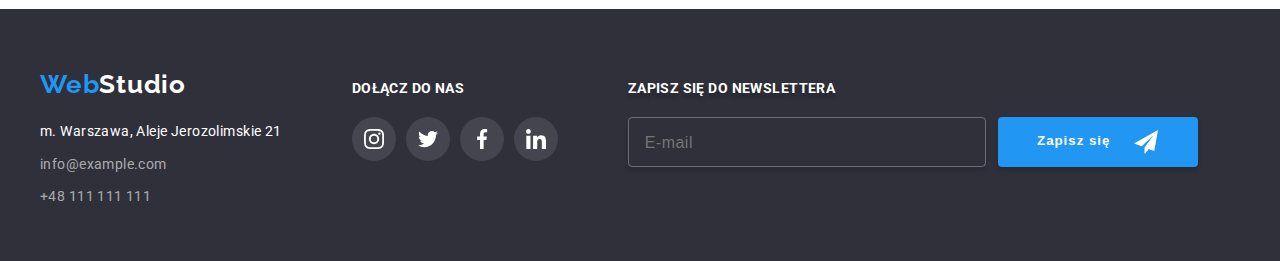
==== commit c81cdc97: "footer form" ====
--- a/portfolio.html
+++ b/portfolio.html
@@ -299,7 +299,22 @@
               </li>
             </ul>
           </div>
-      </div>
+          <div>
+            <form class="form">
+              <div class="footer-input-wrapper">
+                <label for="footer-email">Zapisz się do newslettera</label>
+                <div class="input-wrapper">
+                <input type="email" id="footer-email" name="email" placeholder="E-mail" required></div>
+            </div>
+              <button class="form-button" type="submit">
+                <span>Zapisz się</span>
+                <svg width="24" height="24" class="footer-svg">
+                  <use href="./images/icons.svg#icon-icon-send"></use>
+                </svg>
+              </button>
+            </form>
+          </div>
+        </div>
     </footer>
     </div>
   </body>
--- a/css/styles.css
+++ b/css/styles.css
@@ -493,7 +493,7 @@
 .footer-flex {
   display: flex;
   justify-content: flex-start;
-  align-items: baseline;
+  align-items:baseline;
   gap: 70px;
   }
 
@@ -574,6 +574,99 @@
   fill: rgba(255, 255, 255, 1);
   }
 
+.form {
+  display:flex;
+  flex-direction: row;
+  align-items:flex-end;
+  gap: 12px;
+  }  
+
+.footer-input-wrapper {
+  display: flex;
+  flex-direction: column;
+  align-items: center;
+  gap: 20px;
+}
+
+.input-wrapper {
+  width: 358px;
+  height: 50px; 
+  border-radius: 4px;
+  border: 1px solid rgba(255, 255, 255, 0.30);
+  background: transparent;
+  box-shadow: 0px 4px 4px 0px rgba(0, 0, 0, 0.15);
+  padding-top:15px;
+  padding-left: 16px;
+  padding-bottom: 15px;
+}
+
+.input-wrapper > input {
+  border: none;
+  background: #2F303A; 
+  width: 100%;
+  font-size: 16px;
+  font-weight: 400;
+  line-height: 1.25;
+  letter-spacing: 0.48px; 
+  }
+
+.footer-input-wrapper > input::placeholder {
+  display: block;
+  color: rgba(255, 255, 255, 0.60);
+  font-size: 16px;
+  font-weight: 400;
+  line-height: 1.25;
+  letter-spacing: 0.48px; 
+  border: none;
+  }
+
+.footer-input-wrapper > label {
+  color: #FFF;
+  text-shadow: 0px 4px 4px rgba(0, 0, 0, 0.25);
+  font-size: 14px;
+  font-style: normal;
+  font-weight: 700;
+  line-height: 1.14;
+  letter-spacing: 0.42px;
+  text-transform: uppercase; 
+  width: 100%;
+  }
+
+.form-button {
+  width: 200px;
+  height: 50px;
+  border-radius: 4px;
+  background: var(--brand-accent-color);
+  box-shadow: 0px 4px 4px 0px rgba(0, 0, 0, 0.15);
+  color: #FFF;
+  text-align: center;
+  font-weight: 700;
+  line-height: 2.14;
+  letter-spacing: 0.96px; 
+  border: none;
+  display: flex;
+  align-items: center;
+  justify-content: center;
+  gap: 24px;
+  cursor: pointer;
+  transition: box-shadow 250ms cubic-bezier(0.4, 0, 0.2, 1);
+}
+
+.form-button:hover,
+.form-button:focus {
+  box-shadow: 0px 4px 4px rgba(0, 0, 0, 0.15);
+}
+
+
+.form-button > span {
+  display: block;
+} 
+  
+.footer-svg {
+fill: #fff;
+display: block;
+}
+
 .portfolio-cointainer {
   padding-top: 76px;
   padding-bottom: 112px;
